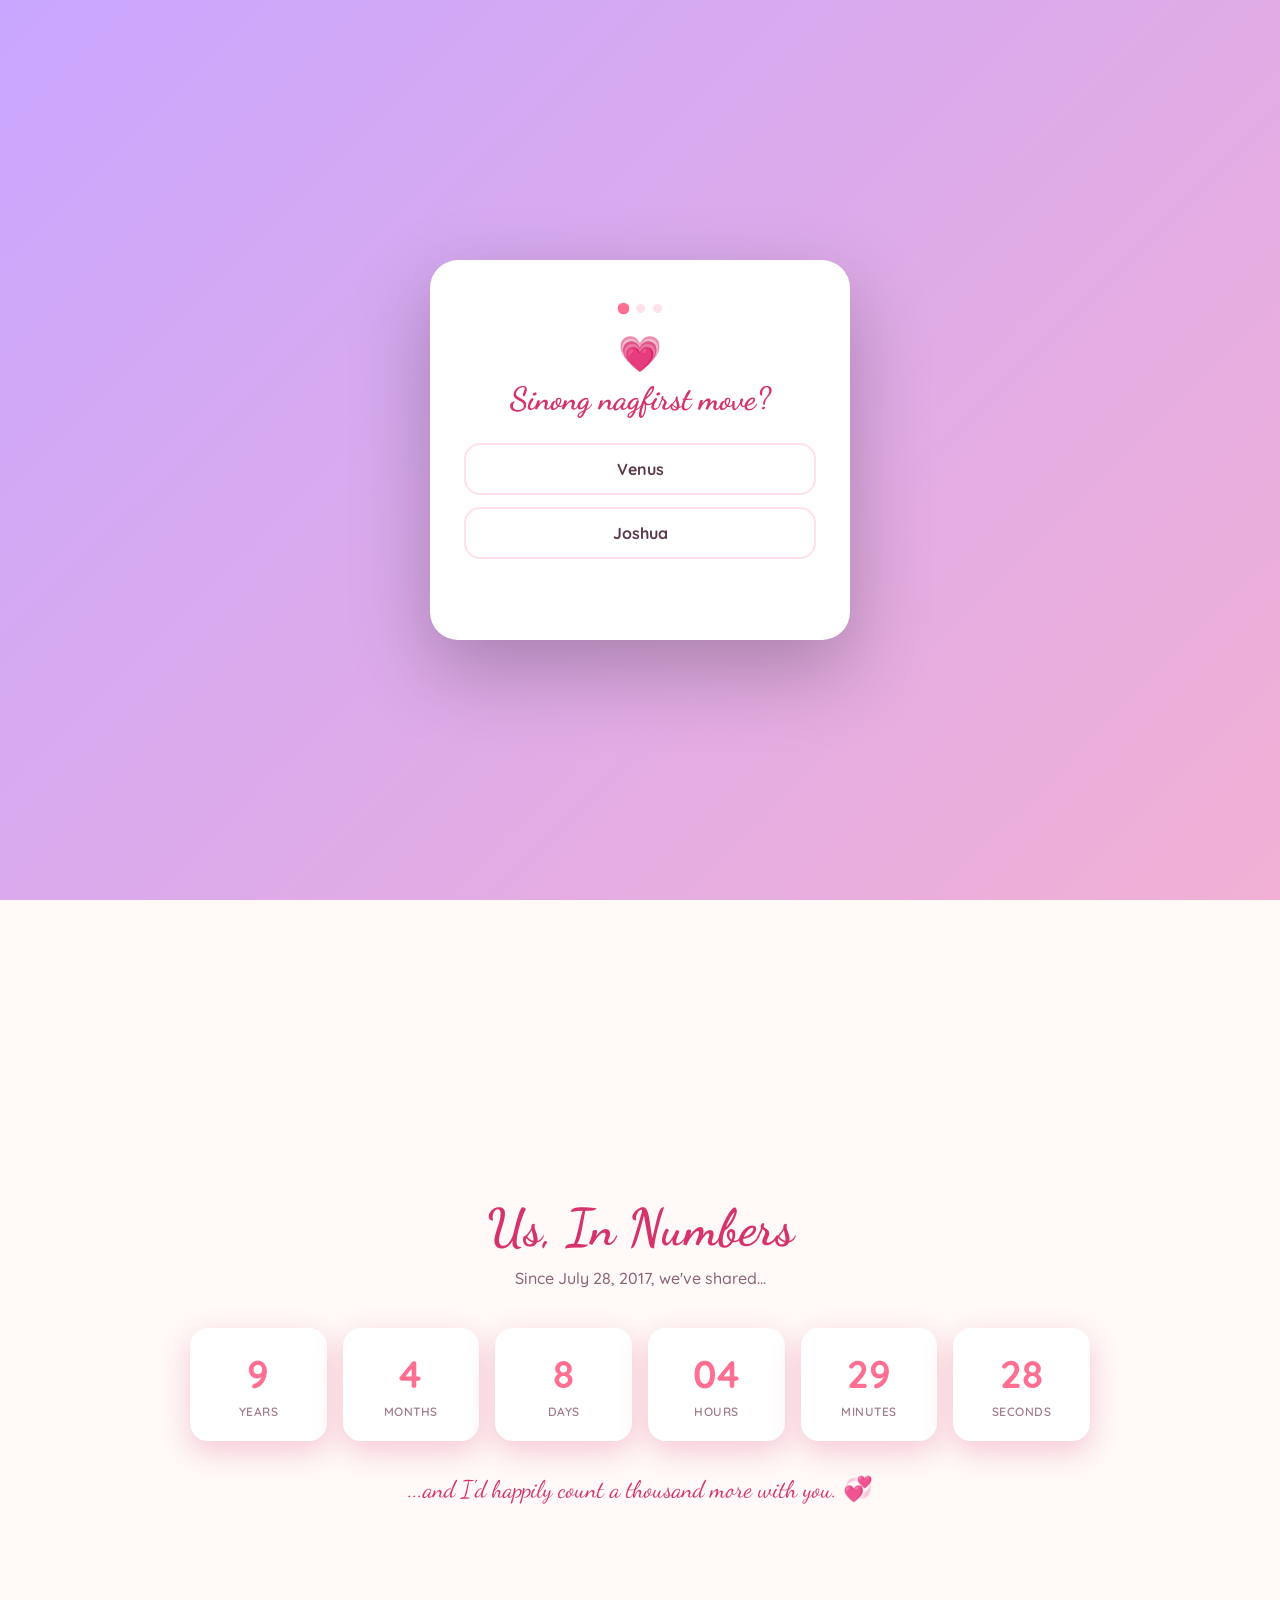
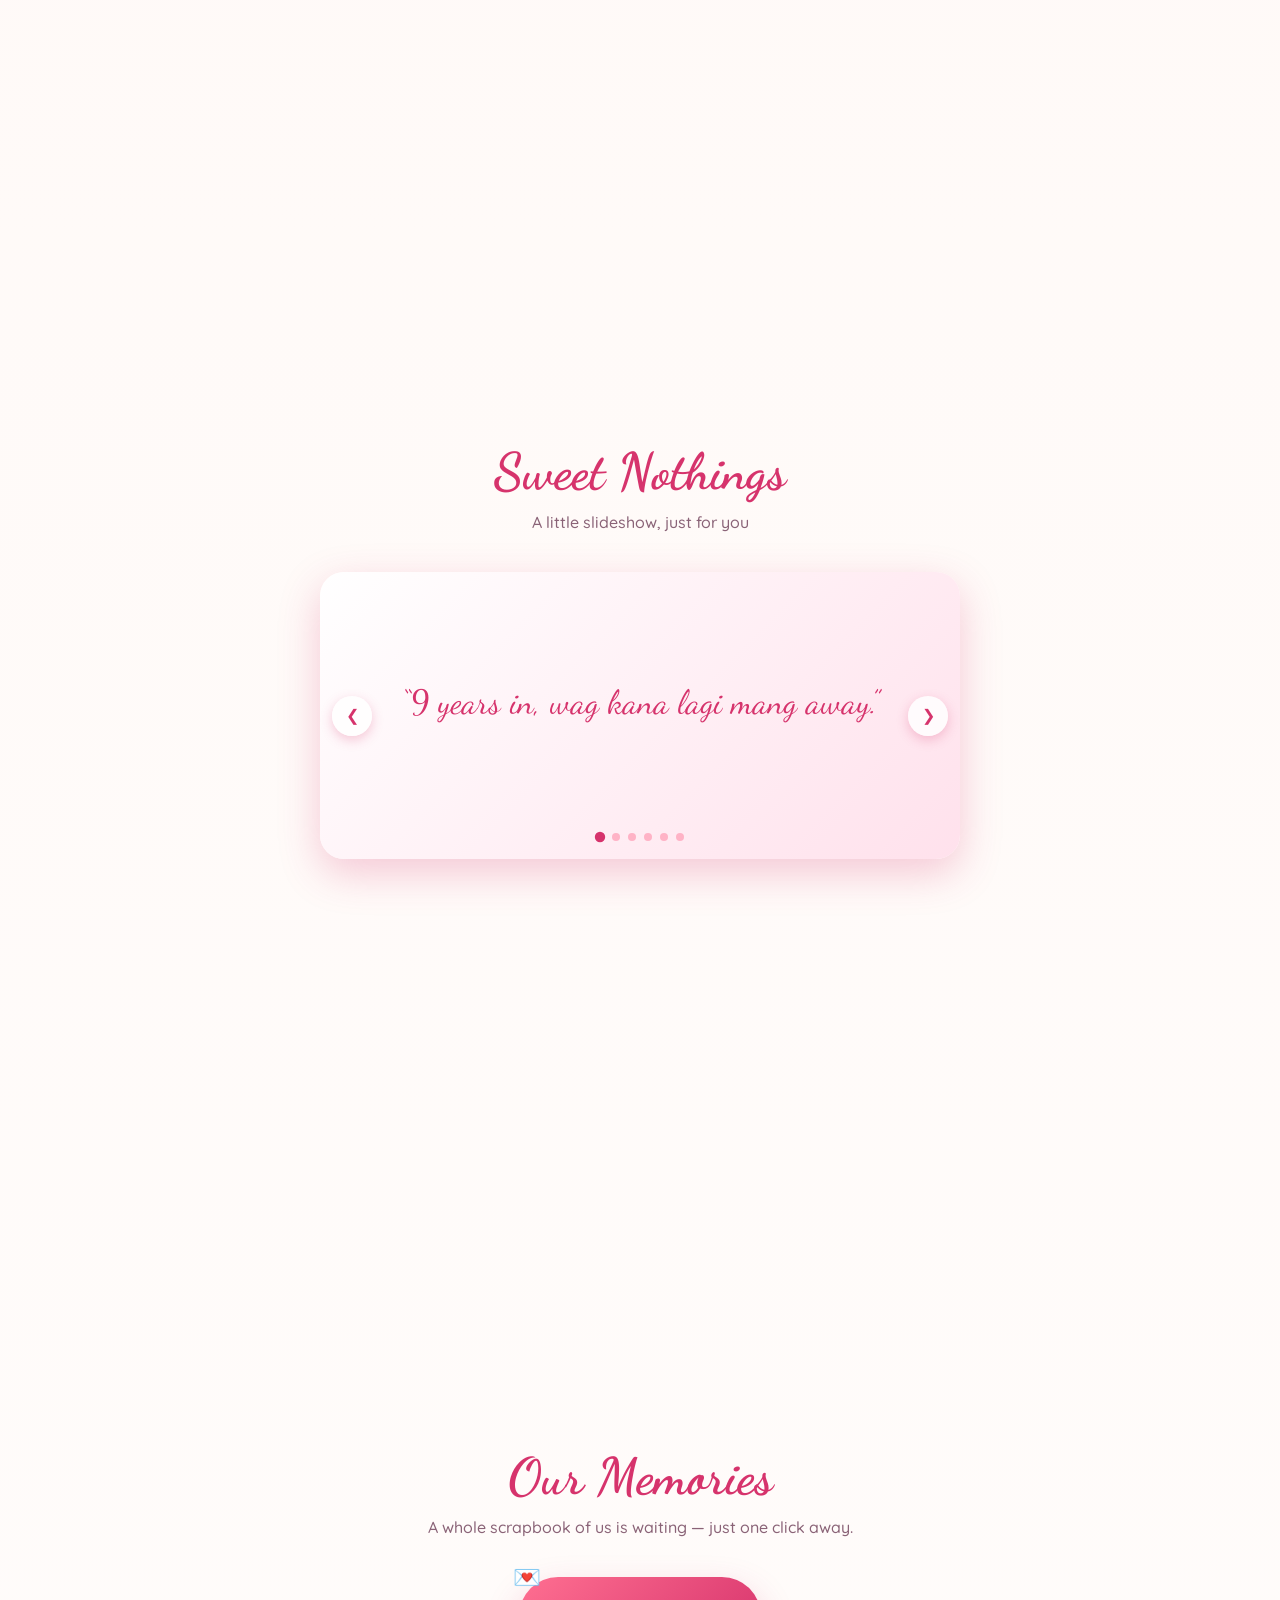
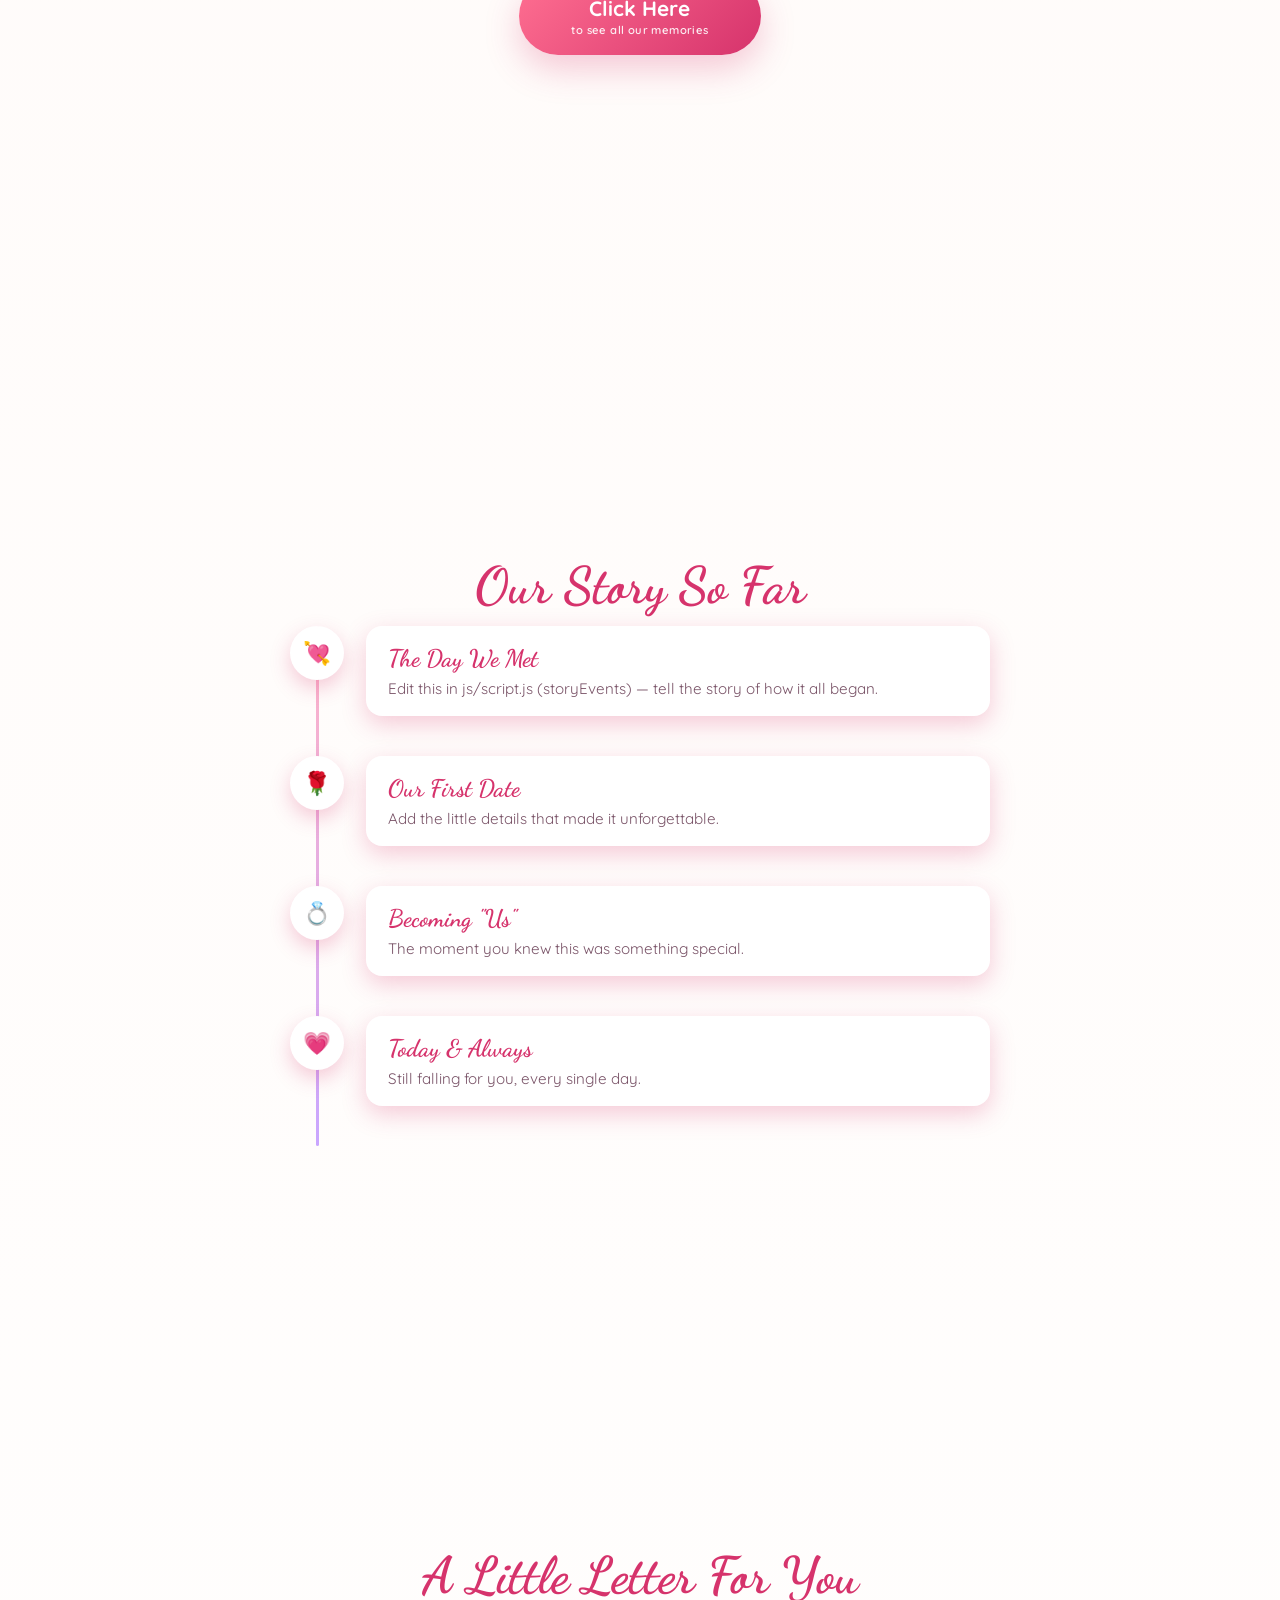
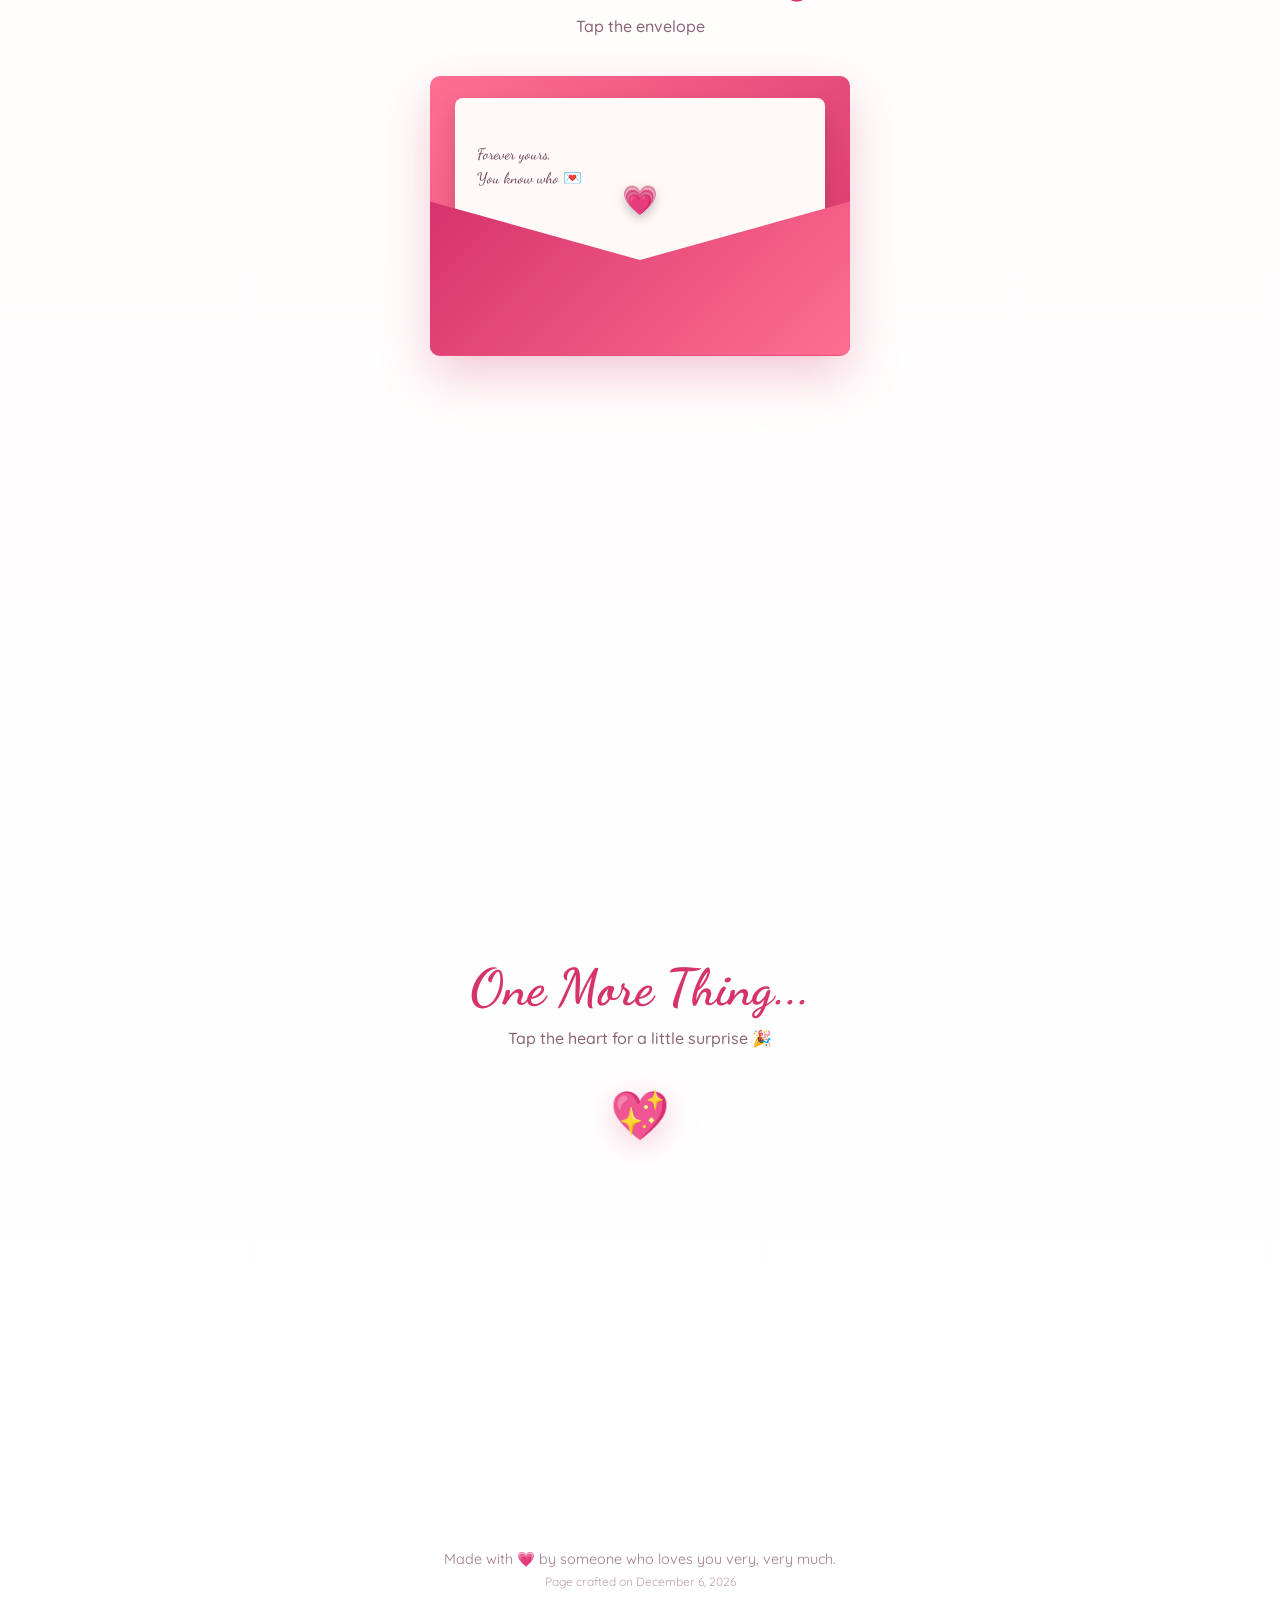
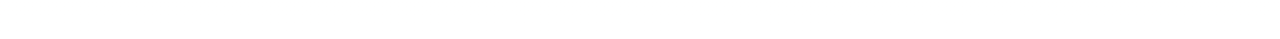
==== memories.html @ 14dc922a "initial commit" ====
<!DOCTYPE html>
<html lang="en">
<head>
<meta charset="UTF-8" />
<meta name="viewport" content="width=device-width, initial-scale=1.0, maximum-scale=1, viewport-fit=cover" />
<title>Our Memories 💕</title>
<link rel="icon" href="data:image/svg+xml,<svg xmlns=%22http://www.w3.org/2000/svg%22 viewBox=%220 0 100 100%22><text y=%22.9em%22 font-size=%2290%22>💗</text></svg>" />
<script>
  // this page is part of the surprise — no quiz, no entry
  if (localStorage.getItem("anniversary_quiz_passed") !== "true") {
    location.replace("index.html");
  }
</script>
<link rel="preconnect" href="https://fonts.googleapis.com" />
<link rel="preconnect" href="https://fonts.gstatic.com" crossorigin />
<link href="https://fonts.googleapis.com/css2?family=Dancing+Script:wght@500;600;700&family=Quicksand:wght@400;500;600;700&display=swap" rel="stylesheet" />
<link rel="stylesheet" href="css/style.css" />
<link rel="stylesheet" href="css/memories.css" />
</head>
<body class="memories-page">

  <!-- Interactive balloons + floaty hearts canvas (reacts to cursor), same as the main page -->
  <canvas id="balloon-canvas"></canvas>
  <div id="heart-trail-container"></div>
  <div id="ambient-particles"></div>

  <div class="memories-wrap">
    <header class="mem-header">
      <a href="index.html" class="mem-back">&larr; Back</a>
      <h1>Our Memories</h1>
      <button id="mem-autoplay" class="mem-icon-btn" title="Autoplay slideshow">▶</button>
    </header>

    <div class="mem-stage" id="mem-stage">
      <button class="mem-arrow mem-prev" id="mem-prev" aria-label="Previous photo">&#10094;</button>

      <div class="mem-frame" id="mem-frame">
        <div class="mem-tape mem-tape-l"></div>
        <div class="mem-tape mem-tape-r"></div>
        <div class="mem-photo-area">
          <img id="mem-img" alt="a favorite memory" />
          <div class="mem-empty" id="mem-empty">
            <span class="plus">💗</span>
            <p>No memories found</p>
          </div>
          <!-- contained sparkle layer: floats in front of the photo, kept subtle/transparent -->
          <div class="mem-sparkles" id="mem-sparkles"></div>
        </div>
        <div class="mem-caption" id="mem-caption"></div>
      </div>

      <button class="mem-arrow mem-next" id="mem-next" aria-label="Next photo">&#10095;</button>
    </div>

    <footer class="mem-footer">
      <div class="thumb-strip" id="thumb-strip">
        <!-- thumbnails injected by JS -->
      </div>
    </footer>
  </div>

  <script src="js/balloons.js"></script>
  <script src="js/particles.js"></script>
  <script src="js/memories.js"></script>
</body>
</html>
---- css/style.css ----
/* =========================================================
   Anniversary Site — cute & sweet theme
   ========================================================= */

:root {
  --pink-1: #ffe1ec;
  --pink-2: #ffb3c6;
  --pink-3: #ff6f91;
  --pink-4: #d6336c;
  --purple-1: #efe1ff;
  --purple-2: #c9a6ff;
  --cream: #fff8f5;
  --ink: #5b3a4d;
  --shadow: rgba(214, 51, 108, 0.25);
  --font-script: 'Dancing Script', cursive;
  --font-body: 'Quicksand', sans-serif;
}

* { margin: 0; padding: 0; box-sizing: border-box; }

html {
  scroll-behavior: smooth;
  scroll-snap-type: y proximity;
}

body {
  font-family: var(--font-body);
  color: var(--ink);
  background: linear-gradient(180deg, var(--cream), #fff);
  overflow-x: hidden;
  cursor: default;
}

img { max-width: 100%; display: block; }

/* ---------------- Preloader ---------------- */
#preloader {
  position: fixed; inset: 0; z-index: 9999;
  background: linear-gradient(135deg, var(--pink-2), var(--purple-2));
  display: flex; flex-direction: column; align-items: center; justify-content: center;
  gap: 16px;
  transition: opacity 0.7s ease, visibility 0.7s ease;
}
#preloader.hidden { opacity: 0; visibility: hidden; pointer-events: none; }
.loader-heart {
  font-size: 4rem;
  animation: heartbeat 1s ease-in-out infinite;
  filter: drop-shadow(0 4px 10px rgba(0,0,0,0.15));
}
#preloader p { color: #fff; font-weight: 600; letter-spacing: 0.5px; }
@keyframes heartbeat {
  0%, 100% { transform: scale(1); }
  25% { transform: scale(1.25); }
  40% { transform: scale(0.95); }
  60% { transform: scale(1.15); }
}

/* ---------------- Quiz gate (lock screen) ---------------- */
.quiz-gate {
  position: fixed; inset: 0; z-index: 10000;
  background: linear-gradient(-45deg, var(--pink-1), var(--purple-1), var(--pink-2), var(--purple-2));
  background-size: 400% 400%; animation: gradientShift 16s ease infinite;
  display: flex; align-items: center; justify-content: center; padding: 20px;
  transition: opacity 0.6s ease, visibility 0.6s ease;
}
.quiz-gate.unlocking { opacity: 0; visibility: hidden; pointer-events: none; }
.quiz-gate.passed-instant { opacity: 0; visibility: hidden; pointer-events: none; transition: none; }

.quiz-card {
  background: #fff; border-radius: 28px; padding: 44px 34px;
  max-width: 420px; width: 100%; text-align: center;
  box-shadow: 0 30px 80px rgba(0,0,0,0.25);
}
.quiz-card.shake { animation: quizShake 0.45s ease; }
@keyframes quizShake {
  10%, 90% { transform: translateX(-2px); }
  20%, 80% { transform: translateX(4px); }
  30%, 50%, 70% { transform: translateX(-8px); }
  40%, 60% { transform: translateX(8px); }
}
.quiz-progress { display: flex; justify-content: center; gap: 8px; margin-bottom: 18px; }
.quiz-progress span {
  width: 9px; height: 9px; border-radius: 50%; background: var(--pink-1);
  transition: all 0.3s ease;
}
.quiz-progress span.active { background: var(--pink-3); transform: scale(1.3); }
.quiz-progress span.done { background: var(--pink-4); }
.quiz-emoji { font-size: 2.2rem; margin-bottom: 4px; animation: heartbeat 1.6s ease-in-out infinite; }
.quiz-card h2 {
  font-family: var(--font-script); font-size: clamp(1.5rem, 5vw, 2rem);
  color: var(--pink-4); margin-bottom: 22px; line-height: 1.3;
}
.quiz-choices { display: flex; flex-direction: column; gap: 12px; }
.quiz-choice-btn {
  padding: 14px 18px; border-radius: 16px; border: 2px solid var(--pink-1);
  background: #fff; color: var(--ink); font-family: var(--font-body);
  font-weight: 700; font-size: 1rem; cursor: pointer;
  transition: background 0.2s ease, border-color 0.2s ease, transform 0.15s ease;
}
.quiz-choice-btn:hover { background: var(--pink-1); border-color: var(--pink-2); }
.quiz-choice-btn:active { transform: scale(0.97); }
.quiz-choice-btn:disabled { cursor: default; opacity: 0.7; }
.quiz-choice-btn.correct { background: var(--pink-3); border-color: var(--pink-3); color: #fff; }
.quiz-choice-btn.wrong { animation: quizWrongPulse 0.5s ease; border-color: var(--pink-4); }
@keyframes quizWrongPulse {
  0%, 100% { background: #fff; }
  40% { background: #ffe0e0; }
}
.quiz-feedback {
  margin-top: 18px; min-height: 1.3em; font-weight: 700; font-size: 0.9rem;
  color: #b85c5c;
}
.quiz-feedback.good { color: var(--pink-4); }

@media (max-width: 480px) {
  .quiz-card { padding: 34px 24px; border-radius: 22px; }
  .quiz-choice-btn { padding: 12px 14px; font-size: 0.94rem; }
}

/* ---------------- Canvas / cursor layers ---------------- */
#balloon-canvas {
  position: fixed; inset: 0; width: 100%; height: 100%;
  z-index: 1; pointer-events: none;
}
#heart-trail-container {
  position: fixed; inset: 0; width: 100%; height: 100%;
  z-index: 2; pointer-events: none; overflow: hidden;
}
.trail-heart {
  position: absolute; font-size: 16px; opacity: 0.9;
  animation: trailFade 1s ease-out forwards;
  will-change: transform, opacity;
}
@keyframes trailFade {
  to { transform: translateY(-40px) scale(0.4) rotate(25deg); opacity: 0; }
}

/* ---------------- Ambient floating particles (hearts / flowers / sparkles) ---------------- */
#ambient-particles {
  position: fixed; inset: 0; width: 100%; height: 100%;
  z-index: 1; pointer-events: none; overflow: hidden;
}
.amb-particle {
  position: absolute; pointer-events: none; user-select: none;
  will-change: transform, opacity; line-height: 1;
}

/* ---------------- Dot nav ---------------- */
.dot-nav {
  position: fixed; right: 22px; top: 50%; transform: translateY(-50%);
  z-index: 50; display: flex; flex-direction: column; gap: 14px;
}
.dot-nav a {
  position: relative;
  width: 10px; height: 10px; border-radius: 50%;
  background: rgba(214,51,108,0.25);
  border: 2px solid transparent;
  transition: all 0.3s ease;
}
.dot-nav a.active, .dot-nav a:hover {
  background: var(--pink-3);
  transform: scale(1.3);
}
.dot-nav a::after {
  content: attr(data-label);
  position: absolute; right: 22px; top: 50%; transform: translateY(-50%);
  font-size: 0.75rem; white-space: nowrap;
  background: #fff; color: var(--pink-4); padding: 3px 10px; border-radius: 20px;
  opacity: 0; pointer-events: none; transition: opacity 0.25s ease;
  box-shadow: 0 2px 8px var(--shadow);
}
.dot-nav a:hover::after { opacity: 1; }
@media (max-width: 720px) { .dot-nav { display: none; } }

/* ---------------- Mobile bottom nav ---------------- */
.mobile-nav {
  display: none;
  position: fixed; left: 0; right: 0; bottom: 0; z-index: 60;
  padding: 8px calc(6px + env(safe-area-inset-left)) calc(8px + env(safe-area-inset-bottom)) calc(6px + env(safe-area-inset-right));
  background: rgba(255, 250, 247, 0.9);
  backdrop-filter: blur(10px);
  box-shadow: 0 -4px 18px rgba(214,51,108,0.15);
  justify-content: space-around;
  align-items: center;
}
.mobile-nav a {
  display: flex; align-items: center; justify-content: center;
  width: 40px; height: 40px; min-width: 40px;
  font-size: 1.2rem; border-radius: 50%;
  text-decoration: none; transition: transform 0.25s ease, background 0.25s ease;
}
.mobile-nav a.active { background: var(--pink-1); transform: scale(1.15); }
@media (max-width: 720px) {
  .mobile-nav { display: flex; }
  #music-toggle { bottom: calc(74px + env(safe-area-inset-bottom)); }
}

/* ---------------- Music toggle ---------------- */
#music-toggle {
  position: fixed; bottom: 22px; right: 22px; z-index: 50;
  width: 52px; height: 52px; border-radius: 50%; border: none;
  background: #fff; box-shadow: 0 6px 18px var(--shadow);
  font-size: 1.3rem; cursor: pointer;
  transition: transform 0.3s ease;
}
#music-toggle:hover { transform: scale(1.1) rotate(15deg); }
#music-toggle.playing { animation: spin 4s linear infinite; }
@keyframes spin { to { transform: rotate(360deg); } }

/* ---------------- Sections shared ---------------- */
section {
  position: relative; z-index: 3;
  min-height: 100vh;
  padding: 100px 8vw;
  display: flex; flex-direction: column; align-items: center; justify-content: center;
  text-align: center;
  scroll-snap-align: start;
  scroll-snap-stop: normal;
}
.section-title {
  font-family: var(--font-script);
  font-size: clamp(2.2rem, 5vw, 3.2rem);
  color: var(--pink-4);
  margin-bottom: 10px;
}
.section-sub { max-width: 560px; color: #8a6377; margin-bottom: 40px; font-weight: 500; }

.reveal {
  opacity: 0;
  transform: translateY(40px);
  transition: opacity 0.8s cubic-bezier(.2,.7,.3,1), transform 0.8s cubic-bezier(.2,.7,.3,1);
  transition-delay: var(--reveal-delay, 0s);
}
.reveal.visible { opacity: 1; transform: translateY(0); }
.reveal.from-left { transform: translateX(-60px); }
.reveal.from-left.visible { transform: translateX(0); }
.reveal.from-right { transform: translateX(60px); }
.reveal.from-right.visible { transform: translateX(0); }
.reveal.scale-in { transform: scale(0.85); }
.reveal.scale-in.visible { transform: scale(1); }

/* ---------------- Hero ---------------- */
#hero {
  background: linear-gradient(-45deg, var(--pink-1), var(--purple-1), var(--pink-2), var(--purple-2));
  background-size: 400% 400%;
  animation: gradientShift 16s ease infinite;
}
@keyframes gradientShift {
  0% { background-position: 0% 50%; }
  50% { background-position: 100% 50%; }
  100% { background-position: 0% 50%; }
}
.hero-content { max-width: 720px; }
.pretitle {
  font-weight: 600; letter-spacing: 1px; color: var(--pink-4);
  margin-bottom: 14px; animation: fadeInUp 1s ease 0.2s both;
}
.hero-title {
  font-family: var(--font-script);
  font-size: clamp(2.6rem, 8vw, 5.5rem);
  color: var(--pink-4);
  line-height: 1.15;
  text-shadow: 0 6px 24px rgba(214,51,108,0.25);
  animation: fadeInUp 1s ease 0.4s both;
}
.hero-sub {
  margin-top: 18px; font-size: 1.1rem; color: #7a5468; font-weight: 500;
  animation: fadeInUp 1s ease 0.6s both;
}
@keyframes fadeInUp {
  from { opacity: 0; transform: translateY(24px); }
  to { opacity: 1; transform: translateY(0); }
}
.scroll-cue {
  margin-top: 60px; display: inline-flex; flex-direction: column; align-items: center; gap: 10px;
  color: var(--pink-4); text-decoration: none; font-size: 0.8rem; font-weight: 600; letter-spacing: 1px;
  animation: fadeInUp 1s ease 0.8s both;
}
.mouse {
  width: 24px; height: 38px; border: 2px solid var(--pink-4); border-radius: 14px;
  display: flex; justify-content: center; padding-top: 6px;
}
.wheel { width: 4px; height: 8px; background: var(--pink-4); border-radius: 2px; animation: scrollWheel 1.6s ease infinite; }
@keyframes scrollWheel {
  0% { transform: translateY(0); opacity: 1; }
  70% { opacity: 1; }
  100% { transform: translateY(10px); opacity: 0; }
}

/* ---------------- Counter ---------------- */
.counter-grid {
  display: grid; grid-template-columns: repeat(6, 1fr); gap: 16px;
  width: 100%; max-width: 900px;
}
.counter-box {
  background: #fff; border-radius: 18px; padding: 22px 8px;
  box-shadow: 0 10px 30px var(--shadow);
  display: flex; flex-direction: column; gap: 6px;
  transition: transform 0.3s ease;
}
.counter-box:hover { transform: translateY(-6px) scale(1.03); }
.counter-box span {
  font-size: clamp(1.6rem, 3vw, 2.4rem); font-weight: 700; color: var(--pink-3);
  font-variant-numeric: tabular-nums;
}
.counter-box small { color: #a17b8e; font-weight: 600; font-size: 0.75rem; text-transform: uppercase; letter-spacing: 0.5px; }
.counter-caption { margin-top: 34px; font-family: var(--font-script); font-size: 1.5rem; color: var(--pink-4); }
@media (max-width: 700px) {
  .counter-grid { grid-template-columns: repeat(3, 1fr); }
}

/* ---------------- Sweet Nothings quote slideshow ---------------- */
.quote-slideshow {
  position: relative; width: 100%; max-width: 640px;
  border-radius: 24px; overflow: hidden;
  background: linear-gradient(135deg, #fff, var(--pink-1));
  box-shadow: 0 14px 40px var(--shadow);
}
.quote-track {
  display: flex;
  transition: transform 0.6s cubic-bezier(.2,.8,.3,1);
}
.quote-slide {
  min-width: 100%; box-sizing: border-box;
  padding: 60px 68px; display: flex; align-items: center; justify-content: center;
  text-align: center;
}
.quote-slide p {
  font-family: var(--font-script);
  font-size: clamp(1.4rem, 3.6vw, 2.1rem);
  color: var(--pink-4);
  line-height: 1.4;
}
.q-arrow {
  position: absolute; top: 50%; transform: translateY(-50%);
  width: 40px; height: 40px; border-radius: 50%; border: none;
  background: rgba(255,255,255,0.85); color: var(--pink-4);
  font-size: 1rem; cursor: pointer; box-shadow: 0 4px 12px var(--shadow);
  display: flex; align-items: center; justify-content: center;
  transition: transform 0.2s ease, background 0.2s ease;
  z-index: 2;
}
.q-arrow:hover { transform: translateY(-50%) scale(1.1); background: #fff; }
.q-prev { left: 12px; }
.q-next { right: 12px; }
.quote-dots {
  display: flex; justify-content: center; gap: 8px; padding-bottom: 18px;
}
.quote-dots span {
  width: 8px; height: 8px; border-radius: 50%; background: var(--pink-2);
  cursor: pointer; transition: all 0.3s ease;
}
.quote-dots span.active { background: var(--pink-4); transform: scale(1.3); }

/* ---------------- Memories teaser (main page) ---------------- */
.memories-btn {
  position: relative;
  display: flex; flex-direction: column; align-items: center; gap: 2px;
  text-decoration: none;
  background: linear-gradient(135deg, var(--pink-3), var(--pink-4));
  color: #fff; font-weight: 700; font-size: 1.3rem;
  padding: 18px 52px; border-radius: 60px;
  box-shadow: 0 14px 34px var(--shadow);
  animation: pulseGlow 2.4s ease-in-out infinite;
  transition: transform 0.25s ease, box-shadow 0.25s ease;
}
.memories-btn:hover { transform: scale(1.06); box-shadow: 0 18px 40px var(--shadow); }
.memories-btn:active { transform: scale(0.97); }
.memories-btn .btn-heart {
  position: absolute; left: -6px; top: -14px; font-size: 1.4rem;
  animation: floatHeart 2.2s ease-in-out infinite;
}
.memories-btn .btn-sub {
  font-family: var(--font-body); font-weight: 600; font-size: 0.7rem;
  letter-spacing: 0.4px; opacity: 0.9; text-transform: none;
}
@keyframes floatHeart {
  0%, 100% { transform: translateY(0) rotate(-8deg); }
  50% { transform: translateY(-8px) rotate(8deg); }
}

/* ---------------- Timeline ---------------- */
.timeline { position: relative; max-width: 700px; width: 100%; }
.timeline::before {
  content: ''; position: absolute; left: 26px; top: 0; bottom: 0; width: 3px;
  background: linear-gradient(var(--pink-2), var(--purple-2));
  border-radius: 3px;
}
.timeline-item {
  position: relative; display: flex; gap: 22px; text-align: left; margin-bottom: 40px;
}
.timeline-dot {
  flex-shrink: 0; width: 54px; height: 54px; border-radius: 50%;
  background: #fff; box-shadow: 0 8px 20px var(--shadow);
  display: flex; align-items: center; justify-content: center; font-size: 1.4rem; z-index: 1;
}
.timeline-card {
  background: #fff; border-radius: 16px; padding: 18px 22px; box-shadow: 0 8px 24px var(--shadow);
  flex: 1;
}
.timeline-card h3 { color: var(--pink-4); font-family: var(--font-script); font-size: 1.5rem; margin-bottom: 6px; }
.timeline-card p { color: #7a5468; font-size: 0.95rem; }

/* ---------------- Love Letter ---------------- */
.envelope {
  position: relative; width: min(90vw, 420px); height: 280px; cursor: pointer;
  perspective: 1200px;
}
.envelope-back {
  position: absolute; inset: 0; background: linear-gradient(135deg, var(--pink-3), var(--pink-4));
  border-radius: 10px; box-shadow: 0 20px 50px var(--shadow);
}
.envelope-letter {
  position: absolute; left: 6%; right: 6%; top: 8%; width: 88%; height: 84%;
  background: #fffaf7; border-radius: 8px; padding: 26px 22px;
  box-shadow: 0 10px 20px rgba(0,0,0,0.15);
  transform: translateY(0); transition: transform 0.7s cubic-bezier(.2,.8,.3,1);
  z-index: 1; overflow-y: auto; text-align: left;
}
.envelope-letter p { font-size: 0.95rem; line-height: 1.6; color: #6b4457; white-space: pre-line; }
.letter-sign { margin-top: 18px; font-family: var(--font-script); font-size: 1.3rem; color: var(--pink-4); }
.envelope-front {
  position: absolute; left: 0; right: 0; bottom: 0; height: 55%;
  background: linear-gradient(135deg, var(--pink-4), var(--pink-3));
  border-radius: 0 0 10px 10px; z-index: 2;
  clip-path: polygon(0 0, 50% 38%, 100% 0, 100% 100%, 0 100%);
}
.envelope-flap {
  position: absolute; top: -45%; left: 0; width: 100%; height: 55%;
  background: linear-gradient(225deg, var(--pink-3), var(--pink-4));
  clip-path: polygon(0 0, 100% 0, 50% 100%);
  transform-origin: top center;
  transition: transform 0.6s ease;
  z-index: 3;
}
.envelope-heart-seal {
  position: absolute; top: 44%; left: 50%; transform: translate(-50%, -50%);
  font-size: 1.8rem; z-index: 4; transition: opacity 0.4s ease, transform 0.4s ease;
  filter: drop-shadow(0 3px 6px rgba(0,0,0,0.3));
}

.envelope.open .envelope-flap { transform: rotateX(180deg); }
.envelope.open .envelope-heart-seal { opacity: 0; transform: translate(-50%, -50%) scale(0.3); }
.envelope.open .envelope-letter { transform: translateY(-62%); z-index: 5; height: 92%; }
.envelope.open { cursor: default; }

/* ---------------- Surprise ---------------- */
#surprise-btn {
  font-size: 3rem; background: none; border: none; cursor: pointer;
  animation: pulseGlow 2s ease-in-out infinite; transition: transform 0.2s ease;
  filter: drop-shadow(0 8px 16px var(--shadow));
}
#surprise-btn:hover { transform: scale(1.15); }
#surprise-btn:active { transform: scale(0.9); }
@keyframes pulseGlow {
  0%, 100% { transform: scale(1); }
  50% { transform: scale(1.08); }
}
#surprise-msg { transition: all 0.3s ease; }

/* confetti pieces for surprise + balloon pop */
.confetti-piece {
  position: fixed; top: 0; left: 0; width: 10px; height: 14px; z-index: 998;
  pointer-events: none; will-change: transform, opacity;
}

/* ---------------- Footer ---------------- */
footer {
  position: relative; z-index: 3; text-align: center; padding: 50px 20px;
  color: #a17b8e; font-size: 0.9rem;
  /* footer is shorter than 100vh and sits after the last snap-aligned
     section — without its own snap point, scroll-snap-type on <html>
     can settle just before it, leaving it stranded just out of view */
  scroll-snap-align: end;
}
.footer-small { margin-top: 6px; font-size: 0.75rem; opacity: 0.7; }

/* ===========================================================
   MOBILE POLISH
=========================================================== */
@media (max-width: 720px) {
  section {
    padding: 70px 6vw 96px;
    min-height: calc(100vh - env(safe-area-inset-bottom));
  }
  .section-title { margin-bottom: 8px; }
  .section-sub { margin-bottom: 28px; font-size: 0.92rem; }

  .counter-grid { gap: 10px; }
  .counter-box { padding: 16px 4px; border-radius: 14px; }

  .memories-btn { padding: 15px 40px; font-size: 1.15rem; }

  .timeline::before { left: 20px; }
  .timeline-item { gap: 14px; margin-bottom: 26px; }
  .timeline-dot { width: 42px; height: 42px; font-size: 1.1rem; }
  .timeline-card { padding: 14px 16px; }
  .timeline-card h3 { font-size: 1.25rem; }
  .timeline-card p { font-size: 0.88rem; }

  .envelope { height: 240px; margin-top: 30px; }
  .envelope-letter p { font-size: 0.88rem; }
  /* the open letter rises above the envelope — keep the lift modest on
     mobile so it doesn't climb into the heading above (it can still
     scroll internally to show the whole letter) */
  .envelope.open .envelope-letter { transform: translateY(-28%); }

  .quote-slide { padding: 44px 54px; }
  .q-arrow { width: 32px; height: 32px; font-size: 0.85rem; }
  .q-prev { left: 8px; }
  .q-next { right: 8px; }
  #surprise-btn { font-size: 2.4rem; }

  footer { padding: 34px 20px calc(90px + env(safe-area-inset-bottom)); }

  #music-toggle { width: 44px; height: 44px; font-size: 1.1rem; }
}

@media (max-width: 420px) {
  .counter-grid { grid-template-columns: repeat(3, 1fr); }
  .counter-box span { font-size: 1.5rem; }
  .hero-sub { font-size: 0.98rem; }
  .memories-btn { padding: 13px 32px; font-size: 1.05rem; }
  .envelope { height: 220px; }
  .quote-slide { padding: 30px 42px; }
  .quote-slide p { font-size: 1.15rem; }
}

/* larger touch targets everywhere on touch devices */
@media (hover: none) and (pointer: coarse) {
  #surprise-btn, .q-arrow, #music-toggle, .mobile-nav a {
    -webkit-tap-highlight-color: transparent;
  }
}

/* respect users who prefer less motion */
@media (prefers-reduced-motion: reduce) {
  html { scroll-behavior: auto; }
  *, *::before, *::after { animation-duration: 0.01ms !important; animation-iteration-count: 1 !important; transition-duration: 0.01ms !important; }
}

/* ---------------- Scrollbar cuteness ---------------- */
::-webkit-scrollbar { width: 10px; }
::-webkit-scrollbar-track { background: var(--pink-1); }
::-webkit-scrollbar-thumb { background: var(--pink-3); border-radius: 10px; }
---- css/memories.css ----
/* =========================================================
   Our Memories — scrapbook-style single-viewport slideshow.
   Loaded after css/style.css (shares variables, fonts, balloons,
   heart-trail, and ambient-particle styling from there).
   ========================================================= */

html, body {
  height: 100%;
  overflow: hidden;
  overscroll-behavior: none;
}

body.memories-page {
  /* warm scrapbook-page paper: soft dotted texture over a cream wash */
  background-image:
    radial-gradient(circle at 1px 1px, rgba(214, 51, 108, 0.08) 1px, transparent 0);
  background-size: 24px 24px;
  background-color: #fff8ef;
}

.memories-wrap {
  position: relative; z-index: 3;
  height: 100vh; height: 100dvh;
  display: flex; flex-direction: column;
  padding-top: env(safe-area-inset-top);
  padding-left: env(safe-area-inset-left);
  padding-right: env(safe-area-inset-right);
  box-sizing: border-box;
}

/* ---------------- Header ---------------- */
.mem-header {
  flex: 0 0 auto;
  display: flex; align-items: center; justify-content: space-between;
  padding: 18px 22px 8px;
  gap: 12px;
}
.mem-header h1 {
  font-family: var(--font-script);
  font-size: clamp(1.5rem, 4vw, 2.4rem);
  color: var(--pink-4);
  text-align: center;
  flex: 1;
}
.mem-back {
  flex: 0 0 auto;
  text-decoration: none; color: var(--pink-4); font-weight: 700;
  background: #fff; padding: 8px 16px; border-radius: 30px;
  box-shadow: 0 6px 16px var(--shadow);
  font-size: 0.85rem;
  transition: transform 0.2s ease;
}
.mem-back:hover { transform: translateX(-3px); }
.mem-icon-btn {
  flex: 0 0 auto;
  width: 40px; height: 40px; border-radius: 50%; border: none;
  background: #fff; box-shadow: 0 6px 16px var(--shadow);
  color: var(--pink-4); font-size: 0.9rem; cursor: pointer;
  transition: background 0.2s ease, transform 0.2s ease;
}
.mem-icon-btn:hover { transform: scale(1.08); }
.mem-icon-btn.active { background: var(--pink-3); color: #fff; }

/* ---------------- Stage ---------------- */
.mem-stage {
  flex: 1 1 auto; min-height: 0;
  display: flex; align-items: center; justify-content: center;
  gap: clamp(8px, 2vw, 22px);
  padding: 10px 16px;
}
.mem-arrow {
  flex: 0 0 auto;
  width: clamp(38px, 6vw, 54px); height: clamp(38px, 6vw, 54px);
  border-radius: 50%; border: none;
  background: #fff; color: var(--pink-4);
  font-size: clamp(0.9rem, 1.6vw, 1.2rem); cursor: pointer;
  display: flex; align-items: center; justify-content: center;
  box-shadow: 0 8px 20px var(--shadow);
  transition: transform 0.2s ease, background 0.2s ease;
}
.mem-arrow:hover { transform: scale(1.1); background: var(--pink-1); }
.mem-arrow:disabled { opacity: 0.35; cursor: default; transform: none; }

/* ---------------- Polaroid card ---------------- */
.mem-frame {
  position: relative;
  flex: 1 1 auto; min-width: 0;
  height: 100%; max-width: 780px;
  display: flex; flex-direction: column;
  background: #fffdfa;
  padding: 14px 14px 0;
  border-radius: 3px;
  box-shadow:
    0 2px 0 #fff, 0 4px 0 rgba(0,0,0,0.03), 0 10px 0 -2px #fff,
    0 22px 40px rgba(60, 20, 40, 0.22);
  transform: rotate(var(--tilt, -1.5deg));
  transition: transform 0.4s ease;
}
.mem-frame.tilt-a { --tilt: -2.2deg; }
.mem-frame.tilt-b { --tilt: 1.8deg; }
.mem-frame.tilt-c { --tilt: -1deg; }

/* washi tape corners */
.mem-tape {
  position: absolute; top: -12px; width: 78px; height: 28px;
  background: linear-gradient(120deg, rgba(255, 244, 195, 0.9), rgba(255, 228, 140, 0.75));
  box-shadow: 0 3px 6px rgba(0,0,0,0.18);
  z-index: 2;
}
.mem-tape-l { left: -16px; transform: rotate(-40deg); }
.mem-tape-r { right: -16px; transform: rotate(38deg); }

.mem-photo-area {
  position: relative;
  flex: 1 1 auto; min-height: 0;
  display: flex; align-items: center; justify-content: center;
  overflow: hidden;
  background: repeating-linear-gradient(135deg, #faf3ea, #faf3ea 10px, #f5ece0 10px, #f5ece0 20px);
  border-radius: 1px;
}
.mem-photo-area img {
  max-width: 100%; max-height: 100%; width: auto; height: auto;
  object-fit: contain; opacity: 0; position: relative; z-index: 1;
}
.mem-frame.has-photo .mem-photo-area img { opacity: 1; }

.mem-empty {
  position: absolute; inset: 0; z-index: 2;
  display: flex; flex-direction: column; align-items: center; justify-content: center;
  gap: 10px; color: var(--pink-4); font-weight: 600;
  cursor: pointer;
}
.mem-frame.has-photo .mem-empty { display: none; }
.mem-empty .plus { font-size: clamp(2rem, 6vw, 3rem); }
.mem-empty p { font-size: clamp(0.85rem, 2vw, 1.05rem); }

/* contained sparkle layer — sits above the photo but stays subtle */
.mem-sparkles {
  position: absolute; inset: 0; z-index: 3;
  pointer-events: none; overflow: hidden;
}

/* handwritten caption strip, like the bottom margin of a polaroid */
.mem-caption {
  flex: 0 0 auto;
  padding: 10px 6px 16px;
  text-align: center;
  font-family: var(--font-script);
  color: var(--pink-4);
  font-size: clamp(1rem, 2.6vw, 1.35rem);
  visibility: hidden;
}
.mem-frame.has-photo .mem-caption { visibility: visible; }

/* ---------------- Footer / thumbnail strip ---------------- */
.mem-footer {
  flex: 0 0 auto;
  padding: 8px 18px calc(12px + env(safe-area-inset-bottom));
}
.thumb-strip {
  display: flex; gap: 12px;
  overflow-x: auto; overflow-y: hidden;
  -webkit-overflow-scrolling: touch;
  padding: 6px 4px 8px;
  scrollbar-width: thin;
}
.thumb-strip::-webkit-scrollbar { height: 6px; }

.thumb {
  position: relative; flex: 0 0 auto;
  width: clamp(46px, 8.5vw, 64px); height: clamp(46px, 8.5vw, 64px);
  background: #fff; padding: 3px 3px 6px;
  border-radius: 3px; cursor: pointer;
  box-shadow: 0 3px 8px rgba(60, 20, 40, 0.18);
  transform: rotate(var(--thumb-tilt, 0deg));
  transition: transform 0.2s ease, box-shadow 0.2s ease;
}
.thumb:nth-child(3n) { --thumb-tilt: -4deg; }
.thumb:nth-child(3n+1) { --thumb-tilt: 3deg; }
.thumb:nth-child(3n+2) { --thumb-tilt: -2deg; }
.thumb img { width: 100%; height: 100%; object-fit: cover; display: block; border-radius: 1px; }
.thumb.active { box-shadow: 0 0 0 2px var(--pink-4), 0 6px 14px rgba(60,20,40,0.25); transform: rotate(0deg) translateY(-4px); }
.thumb:hover { transform: rotate(0deg) translateY(-3px); }

/* ---------------- Small / short screens ---------------- */
@media (max-width: 480px) {
  .mem-header { padding: 14px 14px 6px; }
  .mem-header h1 { font-size: 1.3rem; }
  .mem-back { padding: 7px 12px; font-size: 0.78rem; }
  .mem-stage { padding: 6px 6px; gap: 6px; }
  .mem-frame { padding: 10px 10px 0; }
  .mem-tape { width: 56px; height: 22px; }
  .mem-footer { padding: 6px 12px calc(10px + env(safe-area-inset-bottom)); }
}

@media (max-height: 560px) {
  .mem-header { padding: 10px 18px 4px; }
  .mem-header h1 { font-size: 1.15rem; }
  .thumb { width: 44px; height: 44px; }
  .mem-footer { padding: 6px 18px calc(8px + env(safe-area-inset-bottom)); }
  .mem-caption { padding: 6px 6px 10px; }
}

@media (prefers-reduced-motion: reduce) {
  .mem-back, .mem-arrow, .thumb, .mem-frame { transition: none; }
}
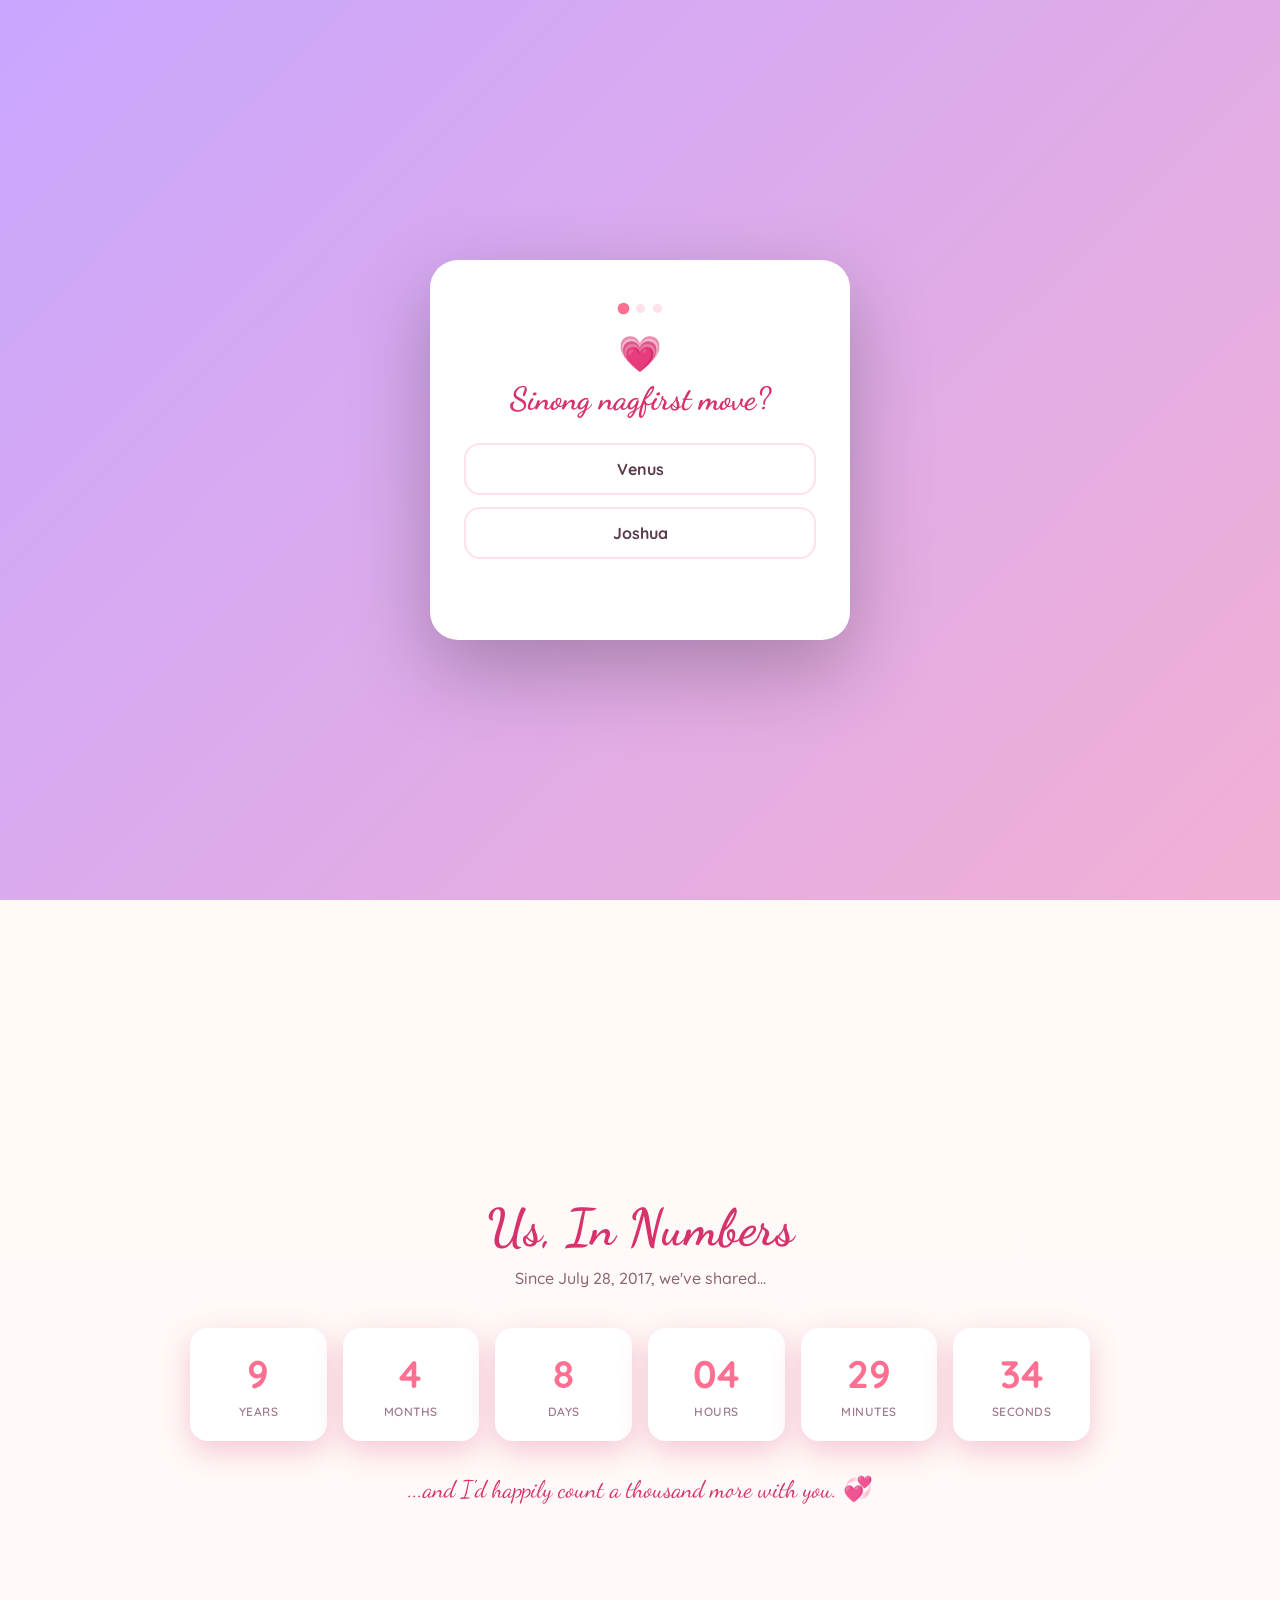
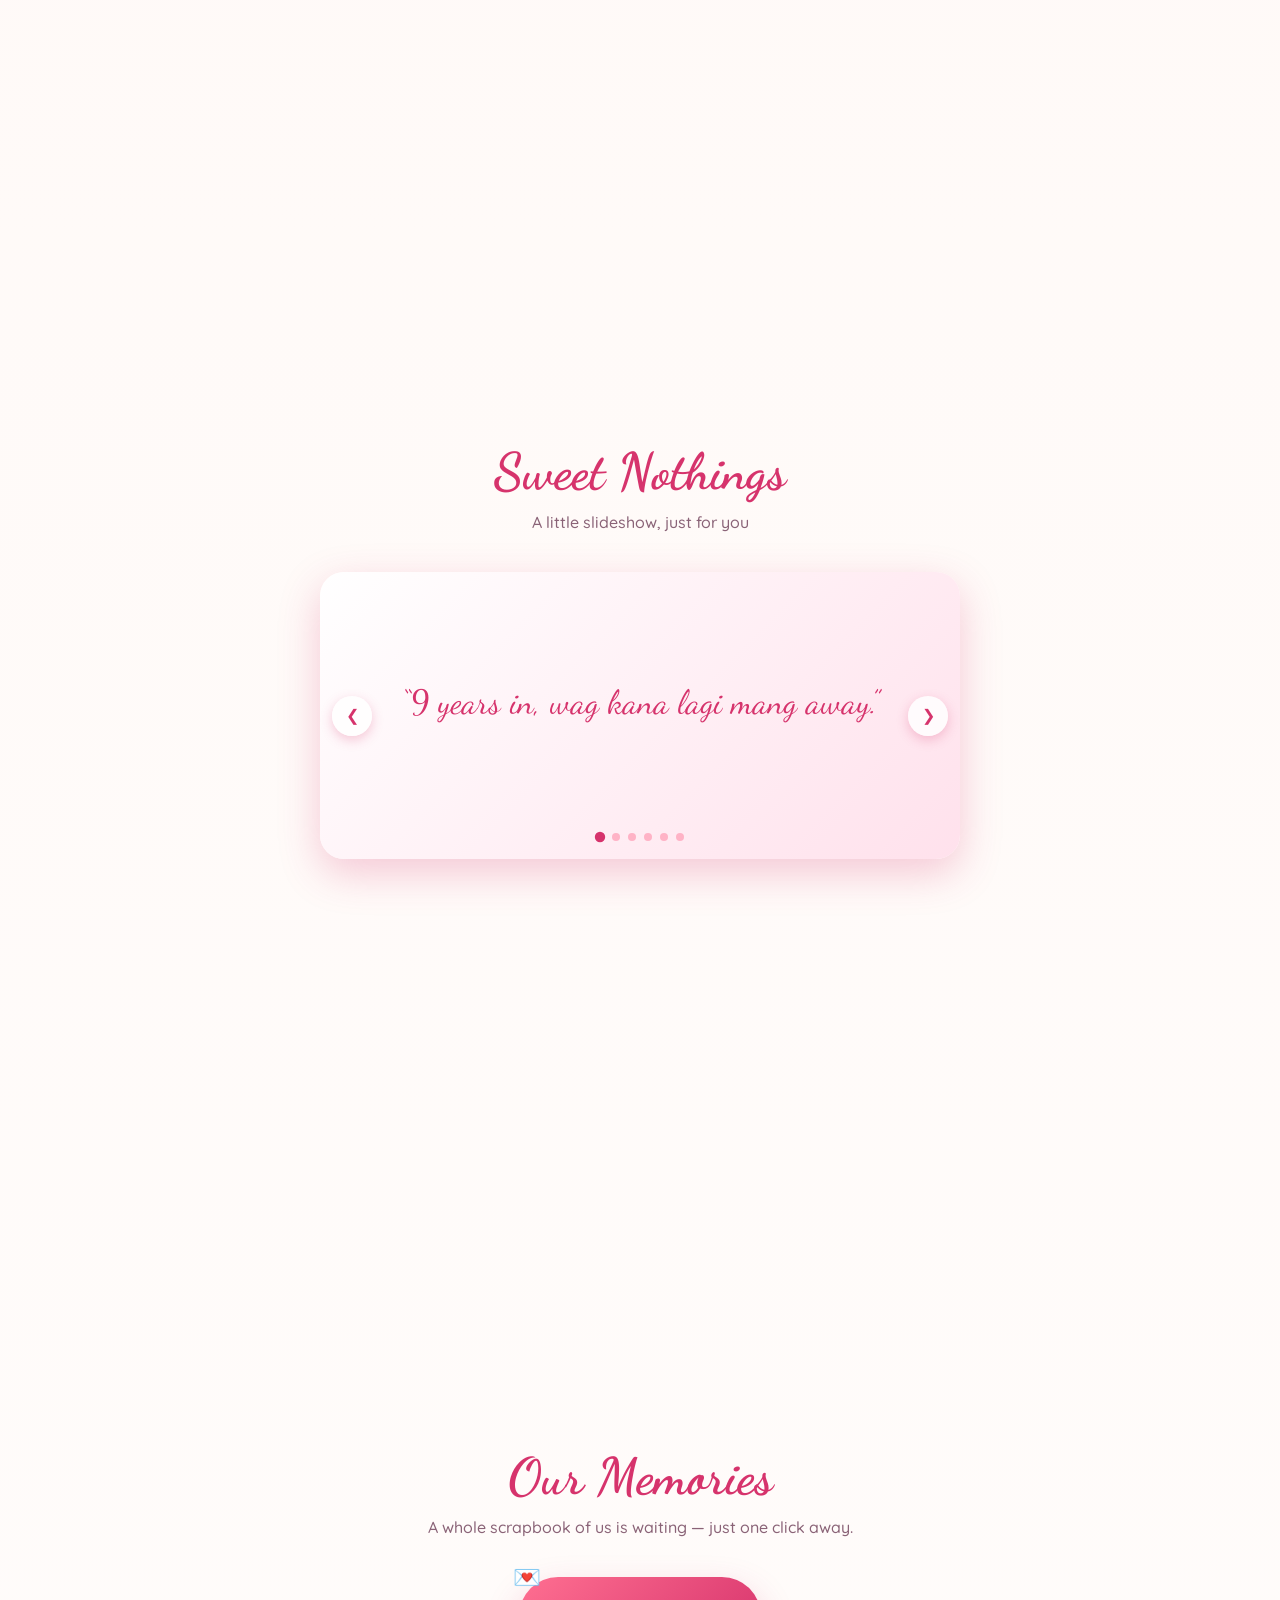
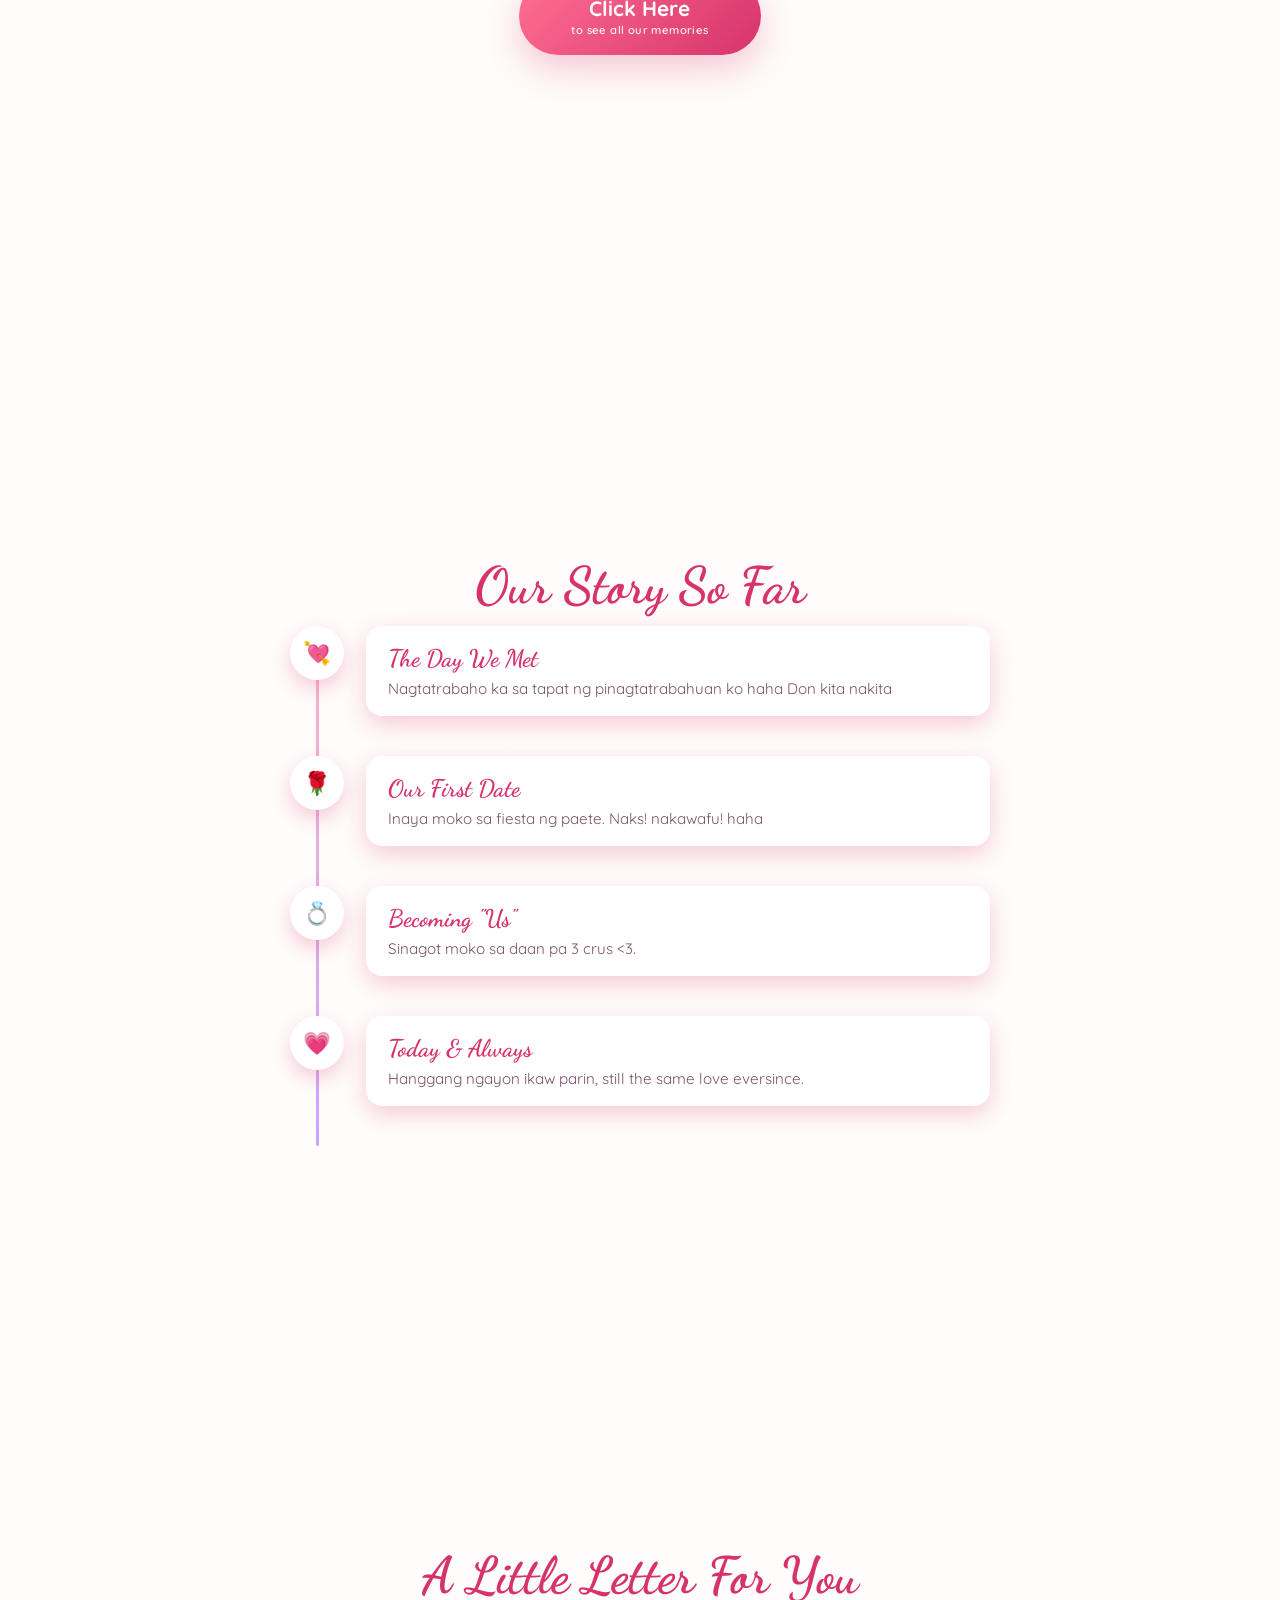
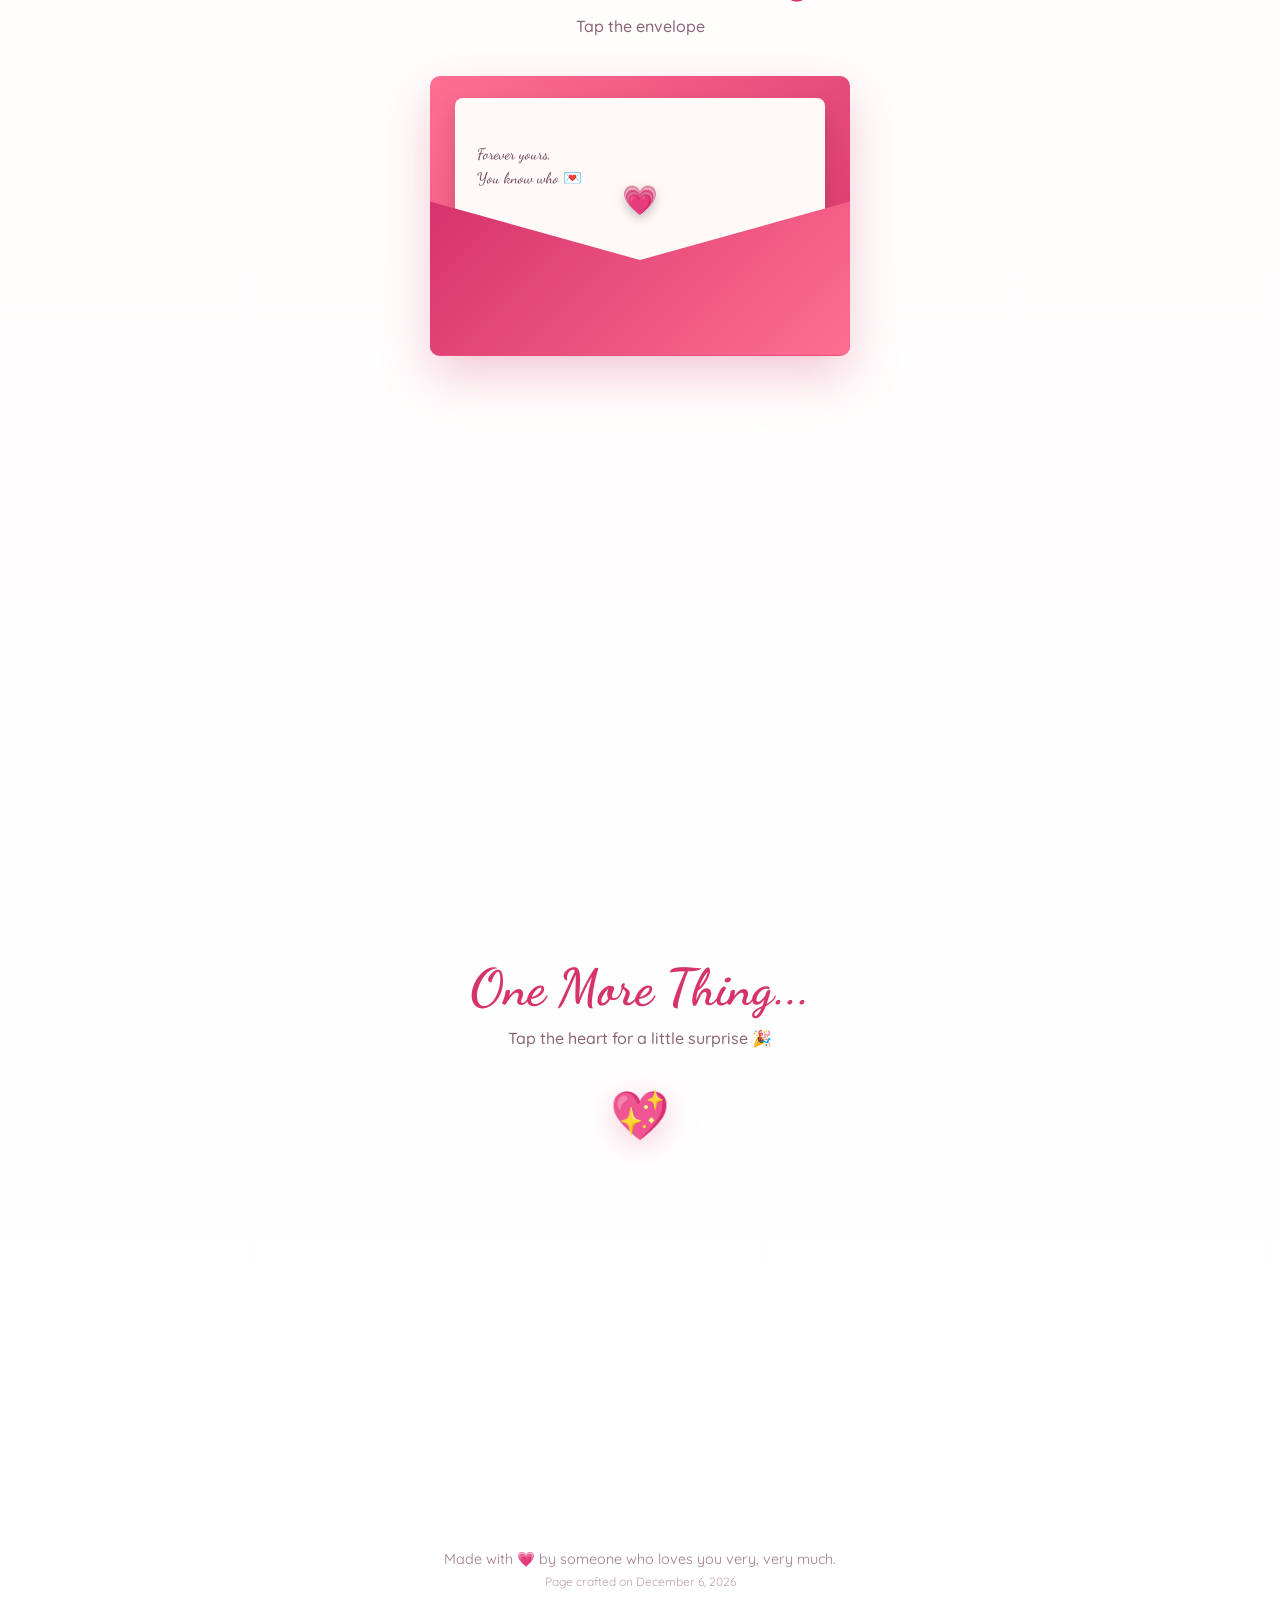
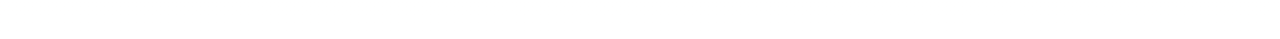
==== commit c91e2d4e: "2nd commit" ====
--- a/memories.html
+++ b/memories.html
@@ -28,7 +28,10 @@
     <header class="mem-header">
       <a href="index.html" class="mem-back">&larr; Back</a>
       <h1>Our Memories</h1>
-      <button id="mem-autoplay" class="mem-icon-btn" title="Autoplay slideshow">▶</button>
+      <div class="mem-header-icons">
+        <button id="music-toggle" class="mem-icon-btn" title="Play our song">🎵</button>
+        <button id="mem-autoplay" class="mem-icon-btn" title="Autoplay slideshow">▶</button>
+      </div>
     </header>
 
     <div class="mem-stage" id="mem-stage">
@@ -59,8 +62,12 @@
     </footer>
   </div>
 
+  <!-- same background song as the main page, picks up right where it left off -->
+  <audio id="bg-music" src="audio/song.mp3"></audio>
+
   <script src="js/balloons.js"></script>
   <script src="js/particles.js"></script>
+  <script src="js/music.js"></script>
   <script src="js/memories.js"></script>
 </body>
 </html>
--- a/css/style.css
+++ b/css/style.css
@@ -192,7 +192,6 @@
 .mobile-nav a.active { background: var(--pink-1); transform: scale(1.15); }
 @media (max-width: 720px) {
   .mobile-nav { display: flex; }
-  #music-toggle { bottom: calc(74px + env(safe-area-inset-bottom)); }
 }
 
 /* ---------------- Music toggle ---------------- */
@@ -513,7 +512,10 @@
 
   footer { padding: 34px 20px calc(90px + env(safe-area-inset-bottom)); }
 
-  #music-toggle { width: 44px; height: 44px; font-size: 1.1rem; }
+  #music-toggle {
+    width: 44px; height: 44px; font-size: 1.1rem;
+    bottom: calc(74px + env(safe-area-inset-bottom));
+  }
 }
 
 @media (max-width: 420px) {
--- a/css/memories.css
+++ b/css/memories.css
@@ -51,6 +51,10 @@
   transition: transform 0.2s ease;
 }
 .mem-back:hover { transform: translateX(-3px); }
+.mem-header-icons {
+  flex: 0 0 auto;
+  display: flex; align-items: center; gap: 8px;
+}
 .mem-icon-btn {
   flex: 0 0 auto;
   width: 40px; height: 40px; border-radius: 50%; border: none;
@@ -60,6 +64,15 @@
 }
 .mem-icon-btn:hover { transform: scale(1.08); }
 .mem-icon-btn.active { background: var(--pink-3); color: #fff; }
+
+/* the site-wide #music-toggle is normally a floating fixed button (see
+   style.css) — here it lives inline in the header instead, so it doesn't
+   float over the thumbnail strip in this fixed, no-scroll layout */
+#music-toggle {
+  position: static;
+  width: 40px; height: 40px;
+  font-size: 0.9rem;
+}
 
 /* ---------------- Stage ---------------- */
 .mem-stage {
@@ -184,9 +197,11 @@
 
 /* ---------------- Small / short screens ---------------- */
 @media (max-width: 480px) {
-  .mem-header { padding: 14px 14px 6px; }
-  .mem-header h1 { font-size: 1.3rem; }
+  .mem-header { padding: 14px 10px 6px; gap: 6px; }
+  .mem-header h1 { font-size: 1.1rem; }
   .mem-back { padding: 7px 12px; font-size: 0.78rem; }
+  .mem-header-icons { gap: 6px; }
+  .mem-icon-btn, #music-toggle { width: 34px; height: 34px; font-size: 0.78rem; }
   .mem-stage { padding: 6px 6px; gap: 6px; }
   .mem-frame { padding: 10px 10px 0; }
   .mem-tape { width: 56px; height: 22px; }
